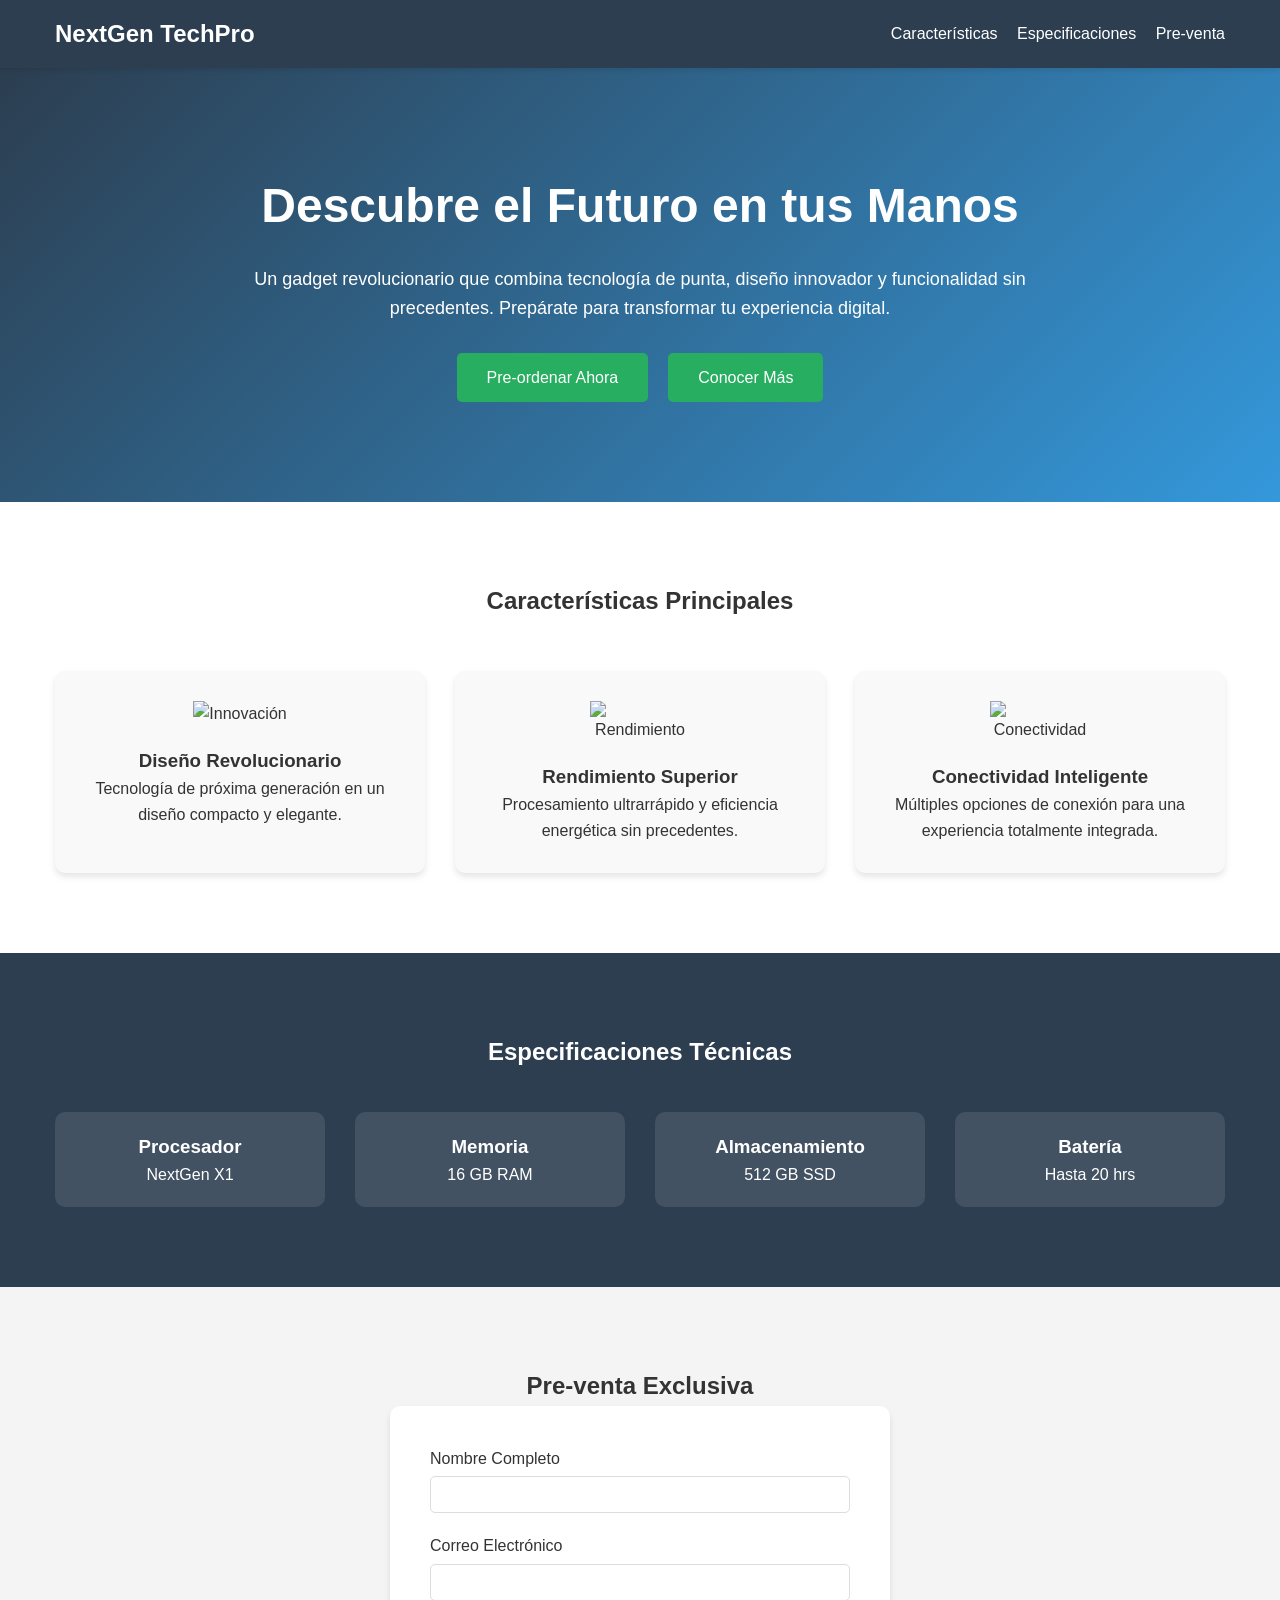
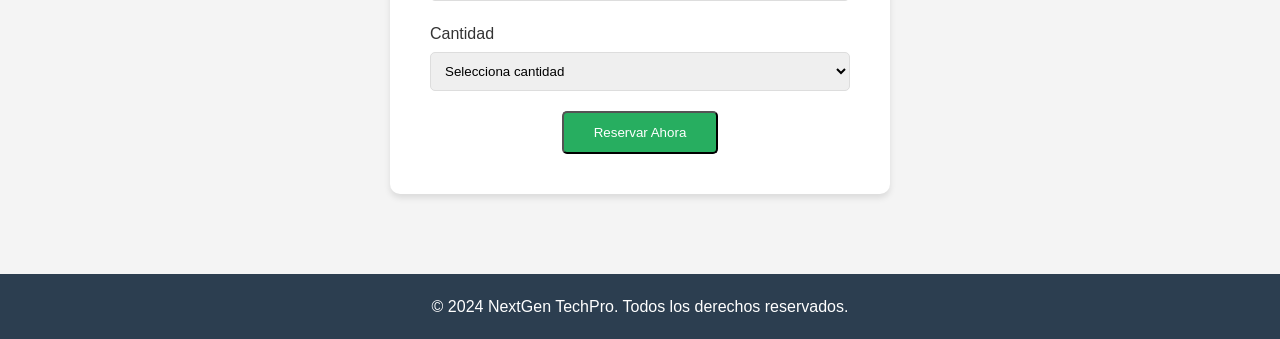
==== index.html @ fc600117 "Create index.html" ====
<!DOCTYPE html>
<html lang="es">
<head>
    <meta charset="UTF-8">
    <meta name="viewport" content="width=device-width, initial-scale=1.0">
    <title>NextGen TechPro - Gadget Revolucionario</title>
    <meta name="description" content="Descubre el último gadget tecnológico que transformará tu experiencia digital. Innovación, rendimiento y diseño en un solo dispositivo.">
    <meta name="keywords" content="gadget tecnológico, dispositivo innovador, preventa tecnología, nuevo dispositivo tech">
    <style>
        :root {
            --primary-color: #2c3e50;
            --secondary-color: #3498db;
            --accent-color: #27ae60;
            --background-color: #f4f4f4;
            --text-color: #333;
        }

        * {
            margin: 0;
            padding: 0;
            box-sizing: border-box;
            font-family: 'Arial', sans-serif;
        }

        body {
            background-color: var(--background-color);
            color: var(--text-color);
            line-height: 1.6;
        }

        .container {
            max-width: 1200px;
            margin: 0 auto;
            padding: 0 15px;
        }

        header {
            background-color: var(--primary-color);
            color: white;
            padding: 15px 0;
            position: sticky;
            top: 0;
            z-index: 100;
            box-shadow: 0 2px 5px rgba(0,0,0,0.1);
        }

        .header-content {
            display: flex;
            justify-content: space-between;
            align-items: center;
        }

        .logo {
            font-size: 24px;
            font-weight: bold;
        }

        nav a {
            color: white;
            text-decoration: none;
            margin-left: 15px;
            transition: color 0.3s ease;
        }

        nav a:hover {
            color: var(--accent-color);
        }

        .hero {
            background: linear-gradient(135deg, var(--primary-color), var(--secondary-color));
            color: white;
            text-align: center;
            padding: 100px 0;
            position: relative;
            overflow: hidden;
        }

        .hero-content {
            position: relative;
            z-index: 10;
        }

        .hero h1 {
            font-size: 48px;
            margin-bottom: 20px;
        }

        .hero p {
            max-width: 800px;
            margin: 0 auto 30px;
            font-size: 18px;
        }

        .cta-buttons {
            display: flex;
            justify-content: center;
            gap: 20px;
        }

        .btn {
            display: inline-block;
            padding: 12px 30px;
            background-color: var(--accent-color);
            color: white;
            text-decoration: none;
            border-radius: 5px;
            transition: background-color 0.3s ease;
        }

        .btn:hover {
            background-color: #2ecc71;
        }

        .features {
            padding: 80px 0;
            background-color: white;
        }

        .features-grid {
            display: grid;
            grid-template-columns: repeat(3, 1fr);
            gap: 30px;
        }

        .feature {
            text-align: center;
            padding: 30px;
            background-color: #f9f9f9;
            border-radius: 10px;
            box-shadow: 0 4px 6px rgba(0,0,0,0.1);
            transition: transform 0.3s ease;
        }

        .feature:hover {
            transform: translateY(-10px);
        }

        .feature img {
            max-width: 100px;
            margin-bottom: 20px;
        }

        .tech-specs {
            background-color: var(--primary-color);
            color: white;
            padding: 80px 0;
            text-align: center;
        }

        .specs-grid {
            display: grid;
            grid-template-columns: repeat(4, 1fr);
            gap: 30px;
            margin-top: 40px;
        }

        .spec {
            background-color: rgba(255,255,255,0.1);
            padding: 20px;
            border-radius: 10px;
        }

        .pre-order {
            background-color: #f4f4f4;
            padding: 80px 0;
            text-align: center;
        }

        .pre-order-form {
            max-width: 500px;
            margin: 0 auto;
            background-color: white;
            padding: 40px;
            border-radius: 10px;
            box-shadow: 0 4px 6px rgba(0,0,0,0.1);
        }

        .form-group {
            margin-bottom: 20px;
            text-align: left;
        }

        .form-group label {
            display: block;
            margin-bottom: 5px;
        }

        .form-group input,
        .form-group select {
            width: 100%;
            padding: 10px;
            border: 1px solid #ddd;
            border-radius: 5px;
        }

        footer {
            background-color: var(--primary-color);
            color: white;
            text-align: center;
            padding: 20px 0;
        }

        @media (max-width: 768px) {
            .features-grid,
            .specs-grid {
                grid-template-columns: 1fr;
            }

            .hero h1 {
                font-size: 32px;
            }

            .cta-buttons {
                flex-direction: column;
            }
        }
    </style>
</head>
<body>
    <header>
        <div class="container header-content">
            <div class="logo">NextGen TechPro</div>
            <nav>
                <a href="#caracteristicas">Características</a>
                <a href="#especificaciones">Especificaciones</a>
                <a href="#preventa">Pre-venta</a>
            </nav>
        </div>
    </header>

    <main>
        <section class="hero">
            <div class="container hero-content">
                <h1>Descubre el Futuro en tus Manos</h1>
                <p>Un gadget revolucionario que combina tecnología de punta, diseño innovador y funcionalidad sin precedentes. Prepárate para transformar tu experiencia digital.</p>
                <div class="cta-buttons">
                    <a href="#preventa" class="btn">Pre-ordenar Ahora</a>
                    <a href="#caracteristicas" class="btn">Conocer Más</a>
                </div>
            </div>
        </section>

        <section id="caracteristicas" class="features">
            <div class="container">
                <h2 style="text-align: center; margin-bottom: 50px;">Características Principales</h2>
                <div class="features-grid">
                    <div class="feature">
                        <img src="/api/placeholder/100/100" alt="Innovación">
                        <h3>Diseño Revolucionario</h3>
                        <p>Tecnología de próxima generación en un diseño compacto y elegante.</p>
                    </div>
                    <div class="feature">
                        <img src="/api/placeholder/100/100" alt="Rendimiento">
                        <h3>Rendimiento Superior</h3>
                        <p>Procesamiento ultrarrápido y eficiencia energética sin precedentes.</p>
                    </div>
                    <div class="feature">
                        <img src="/api/placeholder/100/100" alt="Conectividad">
                        <h3>Conectividad Inteligente</h3>
                        <p>Múltiples opciones de conexión para una experiencia totalmente integrada.</p>
                    </div>
                </div>
            </div>
        </section>

        <section id="especificaciones" class="tech-specs">
            <div class="container">
                <h2>Especificaciones Técnicas</h2>
                <div class="specs-grid">
                    <div class="spec">
                        <h3>Procesador</h3>
                        <p>NextGen X1</p>
                    </div>
                    <div class="spec">
                        <h3>Memoria</h3>
                        <p>16 GB RAM</p>
                    </div>
                    <div class="spec">
                        <h3>Almacenamiento</h3>
                        <p>512 GB SSD</p>
                    </div>
                    <div class="spec">
                        <h3>Batería</h3>
                        <p>Hasta 20 hrs</p>
                    </div>
                </div>
            </div>
        </section>

        <section id="preventa" class="pre-order">
            <div class="container">
                <h2>Pre-venta Exclusiva</h2>
                <div class="pre-order-form">
                    <form id="preOrderForm">
                        <div class="form-group">
                            <label for="name">Nombre Completo</label>
                            <input type="text" id="name" required>
                        </div>
                        <div class="form-group">
                            <label for="email">Correo Electrónico</label>
                            <input type="email" id="email" required>
                        </div>
                        <div class="form-group">
                            <label for="quantity">Cantidad</label>
                            <select id="quantity" required>
                                <option value="">Selecciona cantidad</option>
                                <option value="1">1</option>
                                <option value="2">2</option>
                                <option value="3">3</option>
                            </select>
                        </div>
                        <button type="submit" class="btn">Reservar Ahora</button>
                    </form>
                </div>
            </div>
        </section>
    </main>

    <footer>
        <div class="container">
            <p>&copy; 2024 NextGen TechPro. Todos los derechos reservados.</p>
        </div>
    </footer>

    <script>
        document.getElementById('preOrderForm').addEventListener('submit', function(e) {
            e.preventDefault();
            const name = document.getElementById('name').value;
            const email = document.getElementById('email').value;
            const quantity = document.getElementById('quantity').value;
            
            alert(`¡Reserva confirmada!\n\nNombre: ${name}\nCorreo: ${email}\nCantidad: ${quantity}`);
        });

        // Smooth scrolling
        document.querySelectorAll('a[href^="#"]').forEach(anchor => {
            anchor.addEventListener('click', function (e) {
                e.preventDefault();
                document.querySelector(this.getAttribute('href')).scrollIntoView({
                    behavior: 'smooth'
                });
            });
        });
    </script>
</body>
</html>
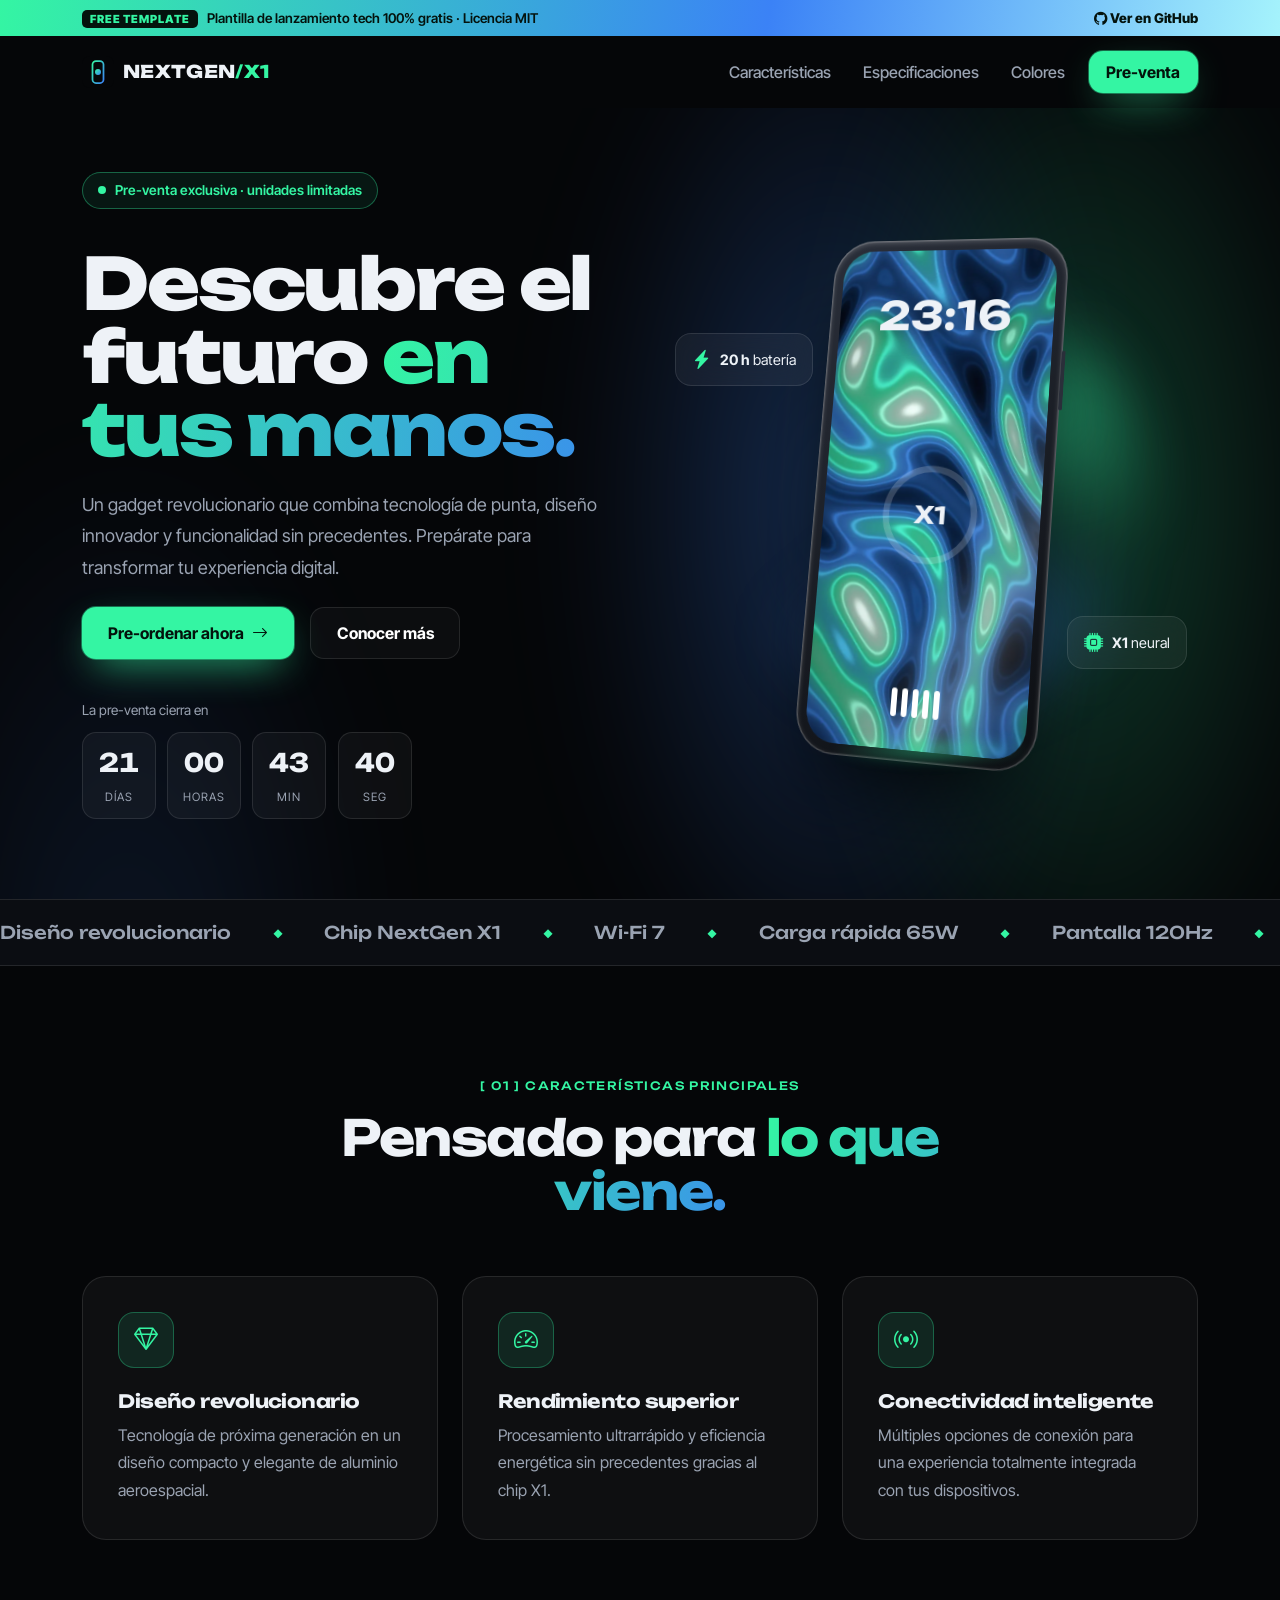
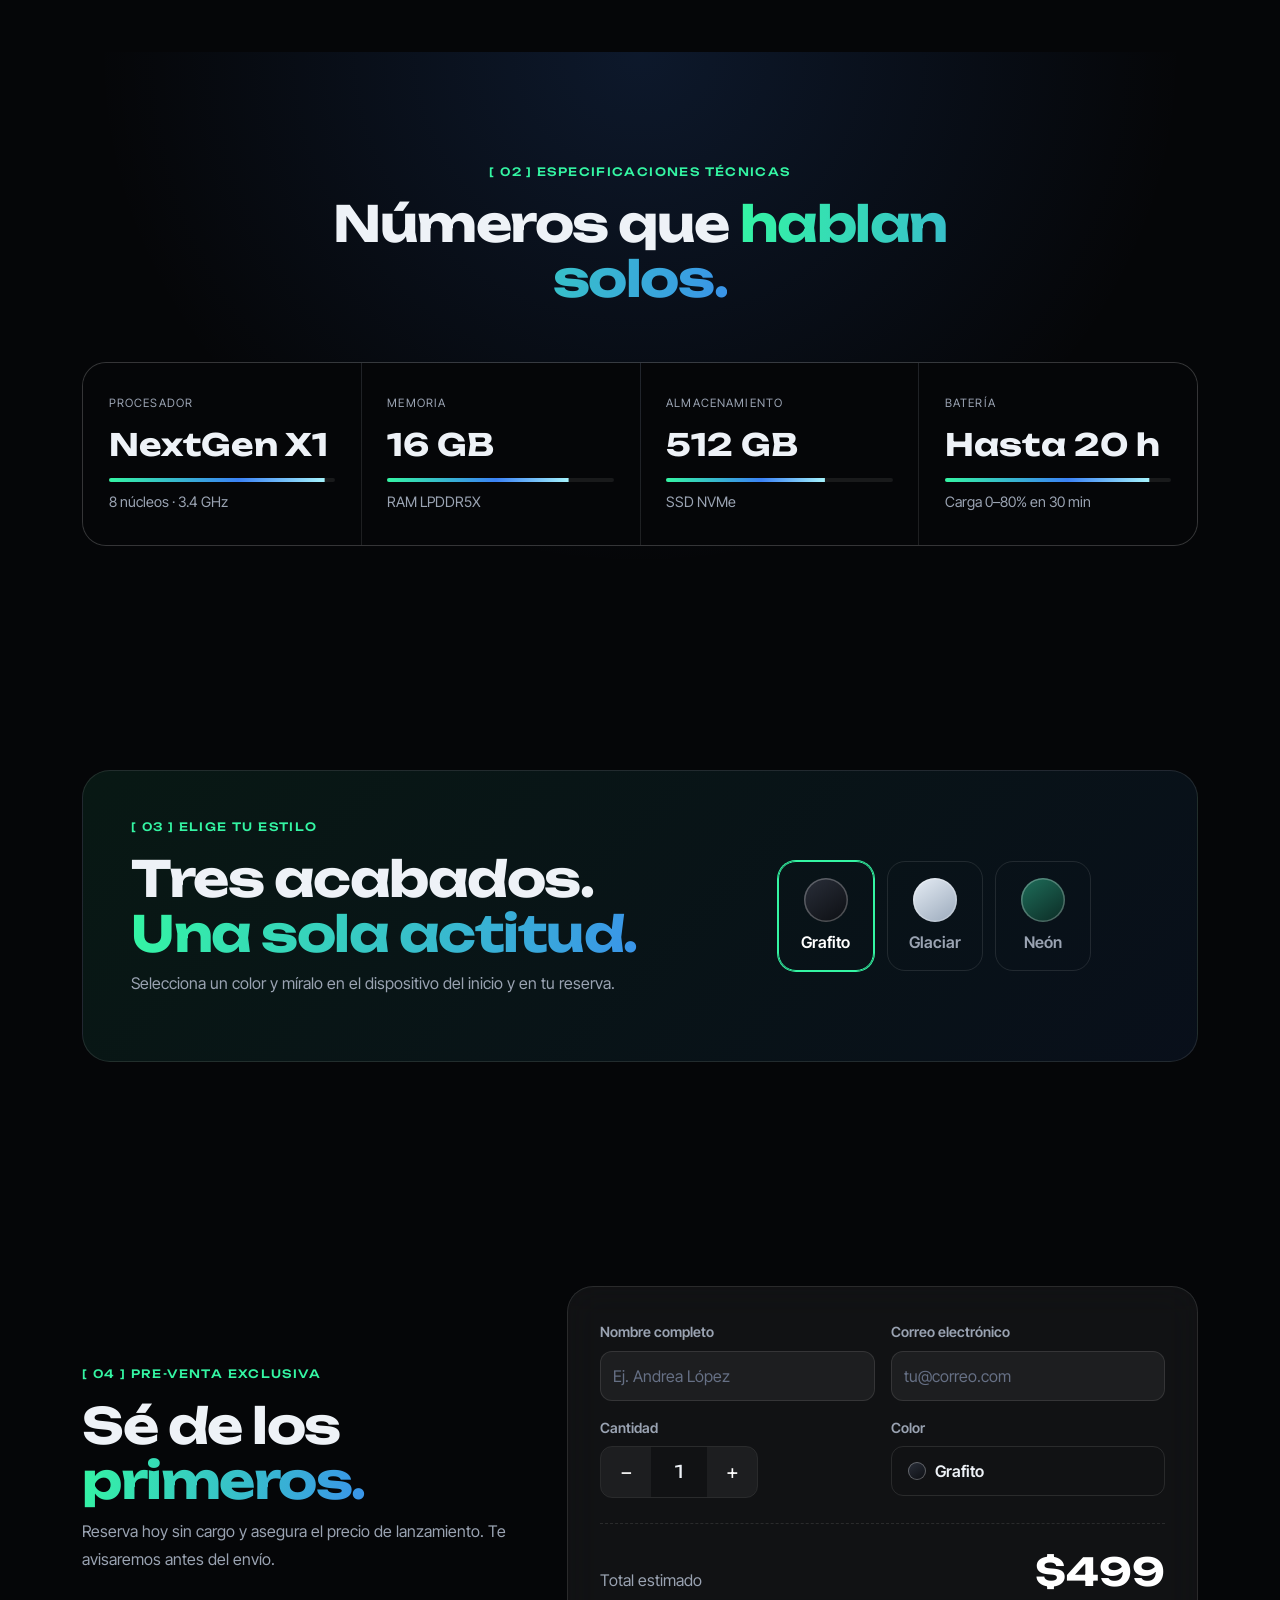
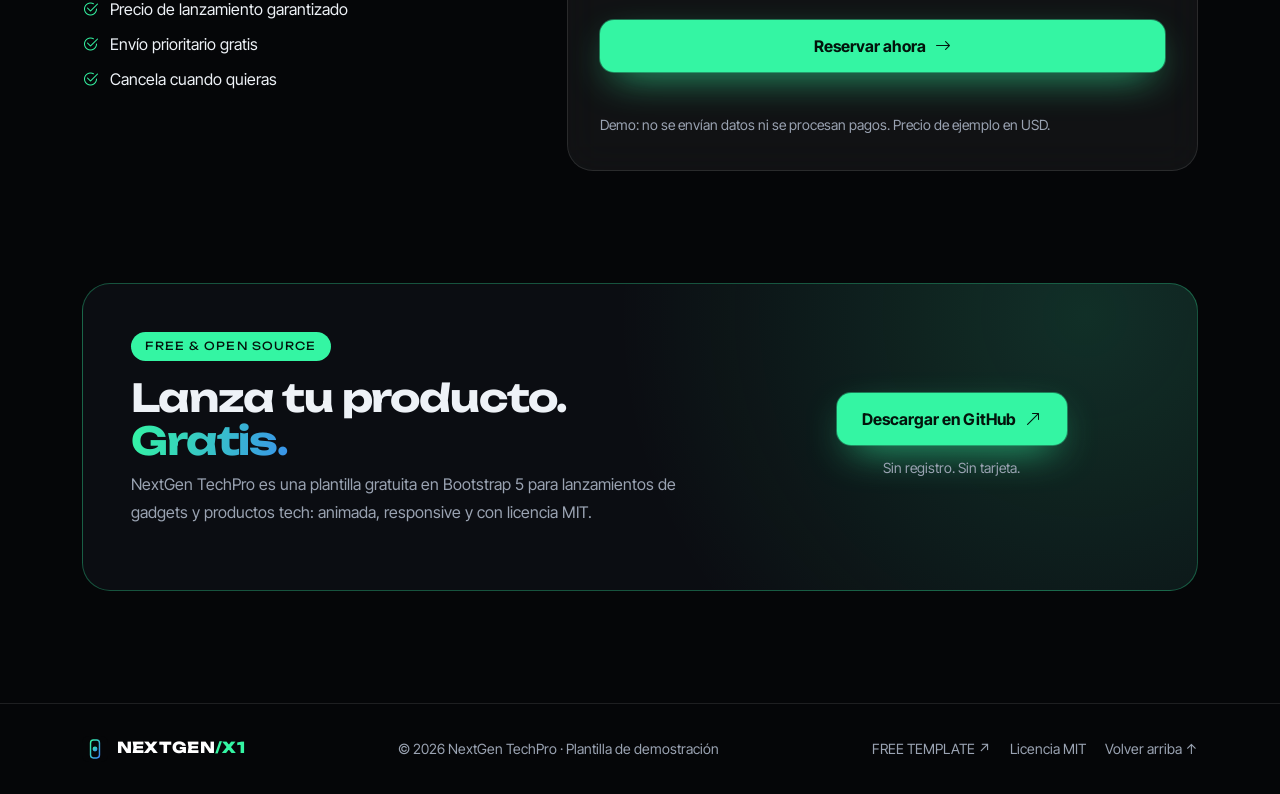
==== commit 4bf0a32c: "Redesign NextGen TechPro product-launch free template - Bootstrap 5 static rebuild with FREE TEMPLAT" ====
--- a/index.html
+++ b/index.html
@@ -1,346 +1,215 @@
 <!DOCTYPE html>
 <html lang="es">
 <head>
-    <meta charset="UTF-8">
-    <meta name="viewport" content="width=device-width, initial-scale=1.0">
-    <title>NextGen TechPro - Gadget Revolucionario</title>
-    <meta name="description" content="Descubre el último gadget tecnológico que transformará tu experiencia digital. Innovación, rendimiento y diseño en un solo dispositivo.">
-    <meta name="keywords" content="gadget tecnológico, dispositivo innovador, preventa tecnología, nuevo dispositivo tech">
-    <style>
-        :root {
-            --primary-color: #2c3e50;
-            --secondary-color: #3498db;
-            --accent-color: #27ae60;
-            --background-color: #f4f4f4;
-            --text-color: #333;
-        }
-
-        * {
-            margin: 0;
-            padding: 0;
-            box-sizing: border-box;
-            font-family: 'Arial', sans-serif;
-        }
-
-        body {
-            background-color: var(--background-color);
-            color: var(--text-color);
-            line-height: 1.6;
-        }
-
-        .container {
-            max-width: 1200px;
-            margin: 0 auto;
-            padding: 0 15px;
-        }
-
-        header {
-            background-color: var(--primary-color);
-            color: white;
-            padding: 15px 0;
-            position: sticky;
-            top: 0;
-            z-index: 100;
-            box-shadow: 0 2px 5px rgba(0,0,0,0.1);
-        }
-
-        .header-content {
-            display: flex;
-            justify-content: space-between;
-            align-items: center;
-        }
-
-        .logo {
-            font-size: 24px;
-            font-weight: bold;
-        }
-
-        nav a {
-            color: white;
-            text-decoration: none;
-            margin-left: 15px;
-            transition: color 0.3s ease;
-        }
-
-        nav a:hover {
-            color: var(--accent-color);
-        }
-
-        .hero {
-            background: linear-gradient(135deg, var(--primary-color), var(--secondary-color));
-            color: white;
-            text-align: center;
-            padding: 100px 0;
-            position: relative;
-            overflow: hidden;
-        }
-
-        .hero-content {
-            position: relative;
-            z-index: 10;
-        }
-
-        .hero h1 {
-            font-size: 48px;
-            margin-bottom: 20px;
-        }
-
-        .hero p {
-            max-width: 800px;
-            margin: 0 auto 30px;
-            font-size: 18px;
-        }
-
-        .cta-buttons {
-            display: flex;
-            justify-content: center;
-            gap: 20px;
-        }
-
-        .btn {
-            display: inline-block;
-            padding: 12px 30px;
-            background-color: var(--accent-color);
-            color: white;
-            text-decoration: none;
-            border-radius: 5px;
-            transition: background-color 0.3s ease;
-        }
-
-        .btn:hover {
-            background-color: #2ecc71;
-        }
-
-        .features {
-            padding: 80px 0;
-            background-color: white;
-        }
-
-        .features-grid {
-            display: grid;
-            grid-template-columns: repeat(3, 1fr);
-            gap: 30px;
-        }
-
-        .feature {
-            text-align: center;
-            padding: 30px;
-            background-color: #f9f9f9;
-            border-radius: 10px;
-            box-shadow: 0 4px 6px rgba(0,0,0,0.1);
-            transition: transform 0.3s ease;
-        }
-
-        .feature:hover {
-            transform: translateY(-10px);
-        }
-
-        .feature img {
-            max-width: 100px;
-            margin-bottom: 20px;
-        }
-
-        .tech-specs {
-            background-color: var(--primary-color);
-            color: white;
-            padding: 80px 0;
-            text-align: center;
-        }
-
-        .specs-grid {
-            display: grid;
-            grid-template-columns: repeat(4, 1fr);
-            gap: 30px;
-            margin-top: 40px;
-        }
-
-        .spec {
-            background-color: rgba(255,255,255,0.1);
-            padding: 20px;
-            border-radius: 10px;
-        }
-
-        .pre-order {
-            background-color: #f4f4f4;
-            padding: 80px 0;
-            text-align: center;
-        }
-
-        .pre-order-form {
-            max-width: 500px;
-            margin: 0 auto;
-            background-color: white;
-            padding: 40px;
-            border-radius: 10px;
-            box-shadow: 0 4px 6px rgba(0,0,0,0.1);
-        }
-
-        .form-group {
-            margin-bottom: 20px;
-            text-align: left;
-        }
-
-        .form-group label {
-            display: block;
-            margin-bottom: 5px;
-        }
-
-        .form-group input,
-        .form-group select {
-            width: 100%;
-            padding: 10px;
-            border: 1px solid #ddd;
-            border-radius: 5px;
-        }
-
-        footer {
-            background-color: var(--primary-color);
-            color: white;
-            text-align: center;
-            padding: 20px 0;
-        }
-
-        @media (max-width: 768px) {
-            .features-grid,
-            .specs-grid {
-                grid-template-columns: 1fr;
-            }
-
-            .hero h1 {
-                font-size: 32px;
-            }
-
-            .cta-buttons {
-                flex-direction: column;
-            }
-        }
-    </style>
+  <meta charset="UTF-8">
+  <meta name="viewport" content="width=device-width, initial-scale=1.0">
+  <title>NextGen TechPro — El futuro en tus manos · Free template</title>
+  <meta name="description" content="Plantilla gratuita en Bootstrap 5 para lanzamientos de producto tech: dispositivo 3D, cuenta regresiva, especificaciones y preventa. Licencia MIT.">
+  <meta name="theme-color" content="#050608">
+  <meta property="og:title" content="NextGen TechPro — Free product launch template">
+  <meta property="og:description" content="Plantilla gratuita en Bootstrap 5 para lanzar un gadget.">
+  <meta property="og:image" content="assets/og-image.jpg">
+  <link rel="icon" href="favicon.svg" type="image/svg+xml">
+  <link rel="preconnect" href="https://fonts.googleapis.com">
+  <link rel="preconnect" href="https://fonts.gstatic.com" crossorigin>
+  <link href="https://fonts.googleapis.com/css2?family=Unbounded:wght@500;700;800&family=Inter+Tight:wght@400;500;600;700&display=swap" rel="stylesheet">
+  <link href="https://cdn.jsdelivr.net/npm/bootstrap@5.3.3/dist/css/bootstrap.min.css" rel="stylesheet">
+  <link href="https://cdn.jsdelivr.net/npm/bootstrap-icons@1.11.3/font/bootstrap-icons.min.css" rel="stylesheet">
+  <link href="styles.css" rel="stylesheet">
 </head>
-<body>
-    <header>
-        <div class="container header-content">
-            <div class="logo">NextGen TechPro</div>
-            <nav>
-                <a href="#caracteristicas">Características</a>
-                <a href="#especificaciones">Especificaciones</a>
-                <a href="#preventa">Pre-venta</a>
-            </nav>
-        </div>
-    </header>
-
-    <main>
-        <section class="hero">
-            <div class="container hero-content">
-                <h1>Descubre el Futuro en tus Manos</h1>
-                <p>Un gadget revolucionario que combina tecnología de punta, diseño innovador y funcionalidad sin precedentes. Prepárate para transformar tu experiencia digital.</p>
-                <div class="cta-buttons">
-                    <a href="#preventa" class="btn">Pre-ordenar Ahora</a>
-                    <a href="#caracteristicas" class="btn">Conocer Más</a>
+<body id="top">
+  <a class="skip" href="#main">Saltar al contenido</a>
+  <div class="cursor-glow" aria-hidden="true"></div>
+
+  <div class="free-bar">
+    <div class="container">
+      <span><b>FREE TEMPLATE</b> Plantilla de lanzamiento tech 100% gratis <span class="license">· Licencia MIT</span></span>
+      <a href="https://github.com/EduGuate/nextgentechpro" target="_blank" rel="noopener noreferrer"><i class="bi bi-github"></i> Ver en GitHub</a>
+    </div>
+  </div>
+
+  <header class="site-nav">
+    <nav class="navbar navbar-expand-lg" data-bs-theme="dark" aria-label="Principal">
+      <div class="container">
+        <a class="brand" href="#top"><img src="favicon.svg" alt="" width="32" height="32"> <b>NEXTGEN<span>/X1</span></b></a>
+        <button class="navbar-toggler" type="button" data-bs-toggle="collapse" data-bs-target="#menu" aria-controls="menu" aria-expanded="false" aria-label="Abrir menú"><span class="navbar-toggler-icon"></span></button>
+        <div class="collapse navbar-collapse" id="menu">
+          <ul class="navbar-nav ms-auto align-items-lg-center gap-lg-3">
+            <li class="nav-item"><a class="nav-link" href="#features">Características</a></li>
+            <li class="nav-item"><a class="nav-link" href="#specs">Especificaciones</a></li>
+            <li class="nav-item"><a class="nav-link" href="#colors">Colores</a></li>
+            <li class="nav-item"><a class="btn-neon btn-sm-neon" href="#preorder">Pre-venta</a></li>
+          </ul>
+        </div>
+      </div>
+    </nav>
+  </header>
+
+  <main id="main">
+    <!-- HERO -->
+    <section class="hero">
+      <div class="beams" aria-hidden="true"><i></i><i></i><i></i></div>
+      <div class="container">
+        <div class="row align-items-center g-4 g-lg-5">
+          <div class="col-lg-6 hero-copy">
+            <p class="chip"><span class="dot"></span> Pre-venta exclusiva · unidades limitadas</p>
+            <h1>Descubre el futuro <span class="grad">en tus manos.</span></h1>
+            <p class="lead-text">Un gadget revolucionario que combina tecnología de punta, diseño innovador y funcionalidad sin precedentes. Prepárate para transformar tu experiencia digital.</p>
+            <div class="d-flex flex-wrap gap-3 mt-4">
+              <a class="btn-neon" href="#preorder">Pre-ordenar ahora <i class="bi bi-arrow-right"></i></a>
+              <a class="btn-line" href="#features">Conocer más</a>
+            </div>
+            <div class="countdown" aria-label="Tiempo restante de la pre-venta">
+              <span class="cd-label">La pre-venta cierra en</span>
+              <div class="cd-grid" id="countdown">
+                <div><b data-unit="d">00</b><small>días</small></div>
+                <div><b data-unit="h">00</b><small>horas</small></div>
+                <div><b data-unit="m">00</b><small>min</small></div>
+                <div><b data-unit="s">00</b><small>seg</small></div>
+              </div>
+            </div>
+          </div>
+          <div class="col-lg-6">
+            <div class="stage" id="stage">
+              <div class="halo" aria-hidden="true"></div>
+              <div class="device" id="device" role="img" aria-label="Dispositivo NextGen X1 con pantalla encendida">
+                <div class="device-screen">
+                  <img src="assets/screen.webp" alt="" width="540" height="1140">
+                  <div class="ui">
+                    <span class="ui-time" id="ui-time">09:41</span>
+                    <div class="ui-ring"><svg viewBox="0 0 100 100"><circle cx="50" cy="50" r="42"/><circle class="prog" cx="50" cy="50" r="42"/></svg><b>X1</b></div>
+                    <div class="ui-bars"><i></i><i></i><i></i><i></i><i></i></div>
+                  </div>
+                  <div class="glare"></div>
                 </div>
+                <span class="btn-side" aria-hidden="true"></span>
+              </div>
+              <div class="floor-shadow" aria-hidden="true"></div>
+              <div class="float-card fc1 glass"><i class="bi bi-lightning-charge-fill"></i><span><b>20 h</b> batería</span></div>
+              <div class="float-card fc2 glass"><i class="bi bi-cpu-fill"></i><span><b>X1</b> neural</span></div>
             </div>
-        </section>
-
-        <section id="caracteristicas" class="features">
-            <div class="container">
-                <h2 style="text-align: center; margin-bottom: 50px;">Características Principales</h2>
-                <div class="features-grid">
-                    <div class="feature">
-                        <img src="/api/placeholder/100/100" alt="Innovación">
-                        <h3>Diseño Revolucionario</h3>
-                        <p>Tecnología de próxima generación en un diseño compacto y elegante.</p>
-                    </div>
-                    <div class="feature">
-                        <img src="/api/placeholder/100/100" alt="Rendimiento">
-                        <h3>Rendimiento Superior</h3>
-                        <p>Procesamiento ultrarrápido y eficiencia energética sin precedentes.</p>
-                    </div>
-                    <div class="feature">
-                        <img src="/api/placeholder/100/100" alt="Conectividad">
-                        <h3>Conectividad Inteligente</h3>
-                        <p>Múltiples opciones de conexión para una experiencia totalmente integrada.</p>
-                    </div>
+          </div>
+        </div>
+      </div>
+    </section>
+
+    <div class="marquee" aria-hidden="true">
+      <div class="marquee-track">
+        <span>Diseño revolucionario</span><span>Chip NextGen X1</span><span>Wi-Fi 7</span><span>Carga rápida 65W</span><span>Pantalla 120Hz</span><span>Diseño revolucionario</span><span>Chip NextGen X1</span><span>Wi-Fi 7</span><span>Carga rápida 65W</span><span>Pantalla 120Hz</span>
+      </div>
+    </div>
+
+    <!-- FEATURES -->
+    <section id="features" class="section">
+      <div class="container">
+        <div class="section-head reveal">
+          <p class="eyebrow">[ 01 ] Características principales</p>
+          <h2>Pensado para <span class="grad">lo que viene.</span></h2>
+        </div>
+        <div class="row g-4">
+          <div class="col-md-4 reveal"><article class="feature spot"><span class="f-icon"><i class="bi bi-gem"></i></span><h3>Diseño revolucionario</h3><p>Tecnología de próxima generación en un diseño compacto y elegante de aluminio aeroespacial.</p></article></div>
+          <div class="col-md-4 reveal"><article class="feature spot"><span class="f-icon"><i class="bi bi-speedometer2"></i></span><h3>Rendimiento superior</h3><p>Procesamiento ultrarrápido y eficiencia energética sin precedentes gracias al chip X1.</p></article></div>
+          <div class="col-md-4 reveal"><article class="feature spot"><span class="f-icon"><i class="bi bi-broadcast"></i></span><h3>Conectividad inteligente</h3><p>Múltiples opciones de conexión para una experiencia totalmente integrada con tus dispositivos.</p></article></div>
+        </div>
+      </div>
+    </section>
+
+    <!-- SPECS -->
+    <section id="specs" class="section specs">
+      <div class="container">
+        <div class="section-head reveal">
+          <p class="eyebrow">[ 02 ] Especificaciones técnicas</p>
+          <h2>Números que <span class="grad">hablan solos.</span></h2>
+        </div>
+        <div class="spec-grid">
+          <div class="spec reveal"><small>Procesador</small><strong>NextGen X1</strong><span class="meter"><i style="--v:.95"></i></span><em>8 núcleos · 3.4 GHz</em></div>
+          <div class="spec reveal"><small>Memoria</small><strong><span data-count="16">0</span> GB</strong><span class="meter"><i style="--v:.8"></i></span><em>RAM LPDDR5X</em></div>
+          <div class="spec reveal"><small>Almacenamiento</small><strong><span data-count="512">0</span> GB</strong><span class="meter"><i style="--v:.7"></i></span><em>SSD NVMe</em></div>
+          <div class="spec reveal"><small>Batería</small><strong>Hasta <span data-count="20">0</span> h</strong><span class="meter"><i style="--v:.9"></i></span><em>Carga 0–80% en 30 min</em></div>
+        </div>
+      </div>
+    </section>
+
+    <!-- COLORS -->
+    <section id="colors" class="section">
+      <div class="container">
+        <div class="colors-card reveal">
+          <div>
+            <p class="eyebrow">[ 03 ] Elige tu estilo</p>
+            <h2>Tres acabados. <span class="grad">Una sola actitud.</span></h2>
+            <p class="muted">Selecciona un color y míralo en el dispositivo del inicio y en tu reserva.</p>
+          </div>
+          <div class="swatches" role="radiogroup" aria-label="Color del dispositivo">
+            <button class="swatch active" role="radio" aria-checked="true" data-color="grafito" style="--c1:#2a2f3a;--c2:#0c0e12"><span></span>Grafito</button>
+            <button class="swatch" role="radio" aria-checked="false" data-color="glaciar" style="--c1:#e6edf5;--c2:#9aa9bb"><span></span>Glaciar</button>
+            <button class="swatch" role="radio" aria-checked="false" data-color="neón" style="--c1:#1f6f5b;--c2:#0b2a24"><span></span>Neón</button>
+          </div>
+        </div>
+      </div>
+    </section>
+
+    <!-- PREORDER -->
+    <section id="preorder" class="section">
+      <div class="container">
+        <div class="row g-4 g-lg-5 align-items-center">
+          <div class="col-lg-5 reveal">
+            <p class="eyebrow">[ 04 ] Pre-venta exclusiva</p>
+            <h2>Sé de los <span class="grad">primeros.</span></h2>
+            <p class="muted">Reserva hoy sin cargo y asegura el precio de lanzamiento. Te avisaremos antes del envío.</p>
+            <ul class="perks">
+              <li><i class="bi bi-check2-circle"></i> Precio de lanzamiento garantizado</li>
+              <li><i class="bi bi-check2-circle"></i> Envío prioritario gratis</li>
+              <li><i class="bi bi-check2-circle"></i> Cancela cuando quieras</li>
+            </ul>
+          </div>
+          <div class="col-lg-7 reveal">
+            <form id="preOrderForm" class="order glass" novalidate>
+              <div class="row g-3">
+                <div class="col-sm-6"><label for="name" class="form-label">Nombre completo</label><input id="name" class="form-control" autocomplete="name" required maxlength="80" placeholder="Ej. Andrea López"></div>
+                <div class="col-sm-6"><label for="email" class="form-label">Correo electrónico</label><input id="email" type="email" class="form-control" autocomplete="email" required maxlength="120" placeholder="tu@correo.com"></div>
+                <div class="col-sm-6">
+                  <span class="form-label d-block" id="qty-label">Cantidad</span>
+                  <div class="stepper" role="group" aria-labelledby="qty-label"><button type="button" data-step="-1" aria-label="Menos">−</button><output id="qty">1</output><button type="button" data-step="1" aria-label="Más">+</button></div>
                 </div>
-            </div>
-        </section>
-
-        <section id="especificaciones" class="tech-specs">
-            <div class="container">
-                <h2>Especificaciones Técnicas</h2>
-                <div class="specs-grid">
-                    <div class="spec">
-                        <h3>Procesador</h3>
-                        <p>NextGen X1</p>
-                    </div>
-                    <div class="spec">
-                        <h3>Memoria</h3>
-                        <p>16 GB RAM</p>
-                    </div>
-                    <div class="spec">
-                        <h3>Almacenamiento</h3>
-                        <p>512 GB SSD</p>
-                    </div>
-                    <div class="spec">
-                        <h3>Batería</h3>
-                        <p>Hasta 20 hrs</p>
-                    </div>
-                </div>
-            </div>
-        </section>
-
-        <section id="preventa" class="pre-order">
-            <div class="container">
-                <h2>Pre-venta Exclusiva</h2>
-                <div class="pre-order-form">
-                    <form id="preOrderForm">
-                        <div class="form-group">
-                            <label for="name">Nombre Completo</label>
-                            <input type="text" id="name" required>
-                        </div>
-                        <div class="form-group">
-                            <label for="email">Correo Electrónico</label>
-                            <input type="email" id="email" required>
-                        </div>
-                        <div class="form-group">
-                            <label for="quantity">Cantidad</label>
-                            <select id="quantity" required>
-                                <option value="">Selecciona cantidad</option>
-                                <option value="1">1</option>
-                                <option value="2">2</option>
-                                <option value="3">3</option>
-                            </select>
-                        </div>
-                        <button type="submit" class="btn">Reservar Ahora</button>
-                    </form>
-                </div>
-            </div>
-        </section>
-    </main>
-
-    <footer>
-        <div class="container">
-            <p>&copy; 2024 NextGen TechPro. Todos los derechos reservados.</p>
-        </div>
-    </footer>
-
-    <script>
-        document.getElementById('preOrderForm').addEventListener('submit', function(e) {
-            e.preventDefault();
-            const name = document.getElementById('name').value;
-            const email = document.getElementById('email').value;
-            const quantity = document.getElementById('quantity').value;
-            
-            alert(`¡Reserva confirmada!\n\nNombre: ${name}\nCorreo: ${email}\nCantidad: ${quantity}`);
-        });
-
-        // Smooth scrolling
-        document.querySelectorAll('a[href^="#"]').forEach(anchor => {
-            anchor.addEventListener('click', function (e) {
-                e.preventDefault();
-                document.querySelector(this.getAttribute('href')).scrollIntoView({
-                    behavior: 'smooth'
-                });
-            });
-        });
-    </script>
+                <div class="col-sm-6"><span class="form-label d-block">Color</span><div class="chosen" id="chosen-color">Grafito</div></div>
+              </div>
+              <div class="order-total"><span>Total estimado</span><strong>$<span id="order-total">499</span></strong></div>
+              <button class="btn-neon w-100" type="submit">Reservar ahora <i class="bi bi-arrow-right"></i></button>
+              <p class="form-status" id="form-status" role="status"></p>
+              <small class="muted">Demo: no se envían datos ni se procesan pagos. Precio de ejemplo en USD.</small>
+            </form>
+          </div>
+        </div>
+      </div>
+    </section>
+
+    <!-- FREE TEMPLATE -->
+    <section id="template" class="section pt-0">
+      <div class="container">
+        <div class="opensource reveal">
+          <div>
+            <span class="free-pill">FREE &amp; OPEN SOURCE</span>
+            <h2>Lanza tu producto. <span class="grad">Gratis.</span></h2>
+            <p class="muted">NextGen TechPro es una plantilla gratuita en Bootstrap 5 para lanzamientos de gadgets y productos tech: animada, responsive y con licencia MIT.</p>
+          </div>
+          <div class="os-actions">
+            <a class="btn-neon" href="https://github.com/EduGuate/nextgentechpro" target="_blank" rel="noopener noreferrer">Descargar en GitHub <i class="bi bi-arrow-up-right"></i></a>
+            <small class="muted">Sin registro. Sin tarjeta.</small>
+          </div>
+        </div>
+      </div>
+    </section>
+  </main>
+
+  <footer class="footer">
+    <div class="container footer-inner">
+      <a class="brand" href="#top"><img src="favicon.svg" alt="" width="26" height="26"> <b>NEXTGEN<span>/X1</span></b></a>
+      <span>© <span id="year"></span> NextGen TechPro · Plantilla de demostración</span>
+      <span class="footer-links"><a href="#template">FREE TEMPLATE ↗</a><a href="LICENSE">Licencia MIT</a><a href="#top">Volver arriba ↑</a></span>
+    </div>
+  </footer>
+
+  <script src="https://cdn.jsdelivr.net/npm/bootstrap@5.3.3/dist/js/bootstrap.bundle.min.js" defer></script>
+  <script src="app.js" defer></script>
 </body>
 </html>
--- a/styles.css
+++ b/styles.css
@@ -0,0 +1,207 @@
+:root {
+  --bg: #050608; --bg-2: #0b0d12; --card: rgba(255, 255, 255, .04); --line: rgba(255, 255, 255, .1);
+  --text: #eef2f7; --muted: #9aa3b2; --mint: #34f5a3; --blue: #3b82f6; --ice: #a5f3fc;
+  --grad: linear-gradient(100deg, #34f5a3, #3b82f6 60%, #a5f3fc);
+  --c1: #2a2f3a; --c2: #0c0e12;
+  --display: 'Unbounded', system-ui, sans-serif; --body: 'Inter Tight', system-ui, sans-serif;
+}
+* { box-sizing: border-box; }
+html { scroll-behavior: smooth; scroll-padding-top: 90px; }
+body { background: var(--bg); color: var(--text); font-family: var(--body); overflow-x: hidden; }
+a { color: inherit; text-decoration: none; }
+h1, h2, h3 { font-family: var(--display); letter-spacing: -.03em; font-weight: 700; }
+h2 { font-size: clamp(1.9rem, 4vw, 3.1rem); line-height: 1.1; }
+.grad { background: var(--grad); background-size: 200% auto; -webkit-background-clip: text; background-clip: text; color: transparent; animation: shine 7s linear infinite; }
+@keyframes shine { to { background-position: 200% center; } }
+:focus-visible { outline: 2px solid var(--mint); outline-offset: 3px; border-radius: 6px; }
+.skip { position: absolute; left: -999px; top: 8px; z-index: 2000; background: var(--mint); color: #000; padding: .5rem 1rem; }
+.skip:focus { left: 8px; }
+.eyebrow { font-family: var(--display); font-size: .72rem; letter-spacing: .12em; text-transform: uppercase; color: var(--mint); margin-bottom: 1rem; font-weight: 500; }
+.muted { color: var(--muted); line-height: 1.75; }
+.glass { background: rgba(255, 255, 255, .05); border: 1px solid var(--line); backdrop-filter: blur(18px); -webkit-backdrop-filter: blur(18px); }
+
+.cursor-glow { position: fixed; left: 0; top: 0; width: 500px; height: 500px; margin: -250px 0 0 -250px; border-radius: 50%; pointer-events: none; z-index: 0; background: radial-gradient(circle, rgba(52, 245, 163, .09), transparent 65%); transform: translate3d(var(--x, -600px), var(--y, -600px), 0); transition: transform .25s ease-out; }
+
+.free-bar { background: var(--grad); color: #04130d; font-size: .84rem; font-weight: 600; }
+.free-bar .container { display: flex; justify-content: space-between; align-items: center; gap: 1rem; padding-block: .5rem; }
+.free-bar b { background: #04130d; color: var(--mint); padding: .12rem .5rem; border-radius: 5px; margin-right: .4rem; font-size: .7rem; letter-spacing: .08em; }
+.free-bar a { font-weight: 800; white-space: nowrap; }
+.free-bar a:hover { text-decoration: underline; }
+
+.site-nav { position: sticky; top: 0; z-index: 1030; transition: background .3s, border-color .3s; border-bottom: 1px solid transparent; }
+.site-nav.scrolled { background: rgba(5, 6, 8, .75); backdrop-filter: blur(18px); -webkit-backdrop-filter: blur(18px); border-color: var(--line); }
+.navbar { padding-block: .9rem; }
+.brand { display: inline-flex; align-items: center; gap: .55rem; font-family: var(--display); font-weight: 800; font-size: 1.1rem; letter-spacing: .02em; }
+.brand b { font-weight: 800; }
+.brand b span { color: var(--mint); }
+.nav-link { color: var(--muted) !important; font-weight: 500; }
+.nav-link:hover { color: #fff !important; }
+
+.btn-neon, .btn-line { display: inline-flex; align-items: center; justify-content: center; gap: .55rem; min-height: 52px; padding: .8rem 1.6rem; border-radius: 14px; font-weight: 700; transition: transform .25s, box-shadow .25s, background .25s, border-color .25s; border: 0; }
+.btn-neon { background: var(--mint); color: #03140c; box-shadow: 0 0 0 1px rgba(52, 245, 163, .4), 0 14px 40px -14px rgba(52, 245, 163, .9); }
+.btn-neon:hover { color: #03140c; transform: translateY(-3px); box-shadow: 0 0 0 1px rgba(52, 245, 163, .6), 0 20px 50px -12px rgba(52, 245, 163, 1); }
+.btn-neon i { transition: transform .25s; }
+.btn-neon:hover i { transform: translateX(4px); }
+.btn-sm-neon { min-height: 42px; padding: .5rem 1.1rem; }
+.btn-line { border: 1px solid var(--line); color: #fff; background: rgba(255, 255, 255, .03); }
+.btn-line:hover { color: #fff; border-color: var(--mint); transform: translateY(-3px); }
+
+/* hero */
+.hero { position: relative; padding: 4rem 0 5rem; overflow: hidden; }
+.beams { position: absolute; inset: 0; pointer-events: none; }
+.beams i { position: absolute; top: -20%; width: 40%; height: 140%; filter: blur(60px); opacity: .5; animation: beam 12s ease-in-out infinite alternate; }
+.beams i:nth-child(1) { left: 45%; background: radial-gradient(closest-side, rgba(59, 130, 246, .6), transparent); }
+.beams i:nth-child(2) { left: 65%; background: radial-gradient(closest-side, rgba(52, 245, 163, .45), transparent); animation-delay: -4s; }
+.beams i:nth-child(3) { left: -10%; top: 40%; background: radial-gradient(closest-side, rgba(59, 130, 246, .25), transparent); animation-delay: -8s; }
+@keyframes beam { to { transform: translate(-60px, 40px) scale(1.15); } }
+.hero .container { position: relative; z-index: 2; }
+.chip { display: inline-flex; align-items: center; gap: .55rem; padding: .45rem .95rem; border-radius: 999px; border: 1px solid rgba(52, 245, 163, .35); background: rgba(52, 245, 163, .07); color: var(--mint); font-size: .85rem; font-weight: 600; }
+.dot { width: 8px; height: 8px; border-radius: 50%; background: var(--mint); animation: ping 1.8s infinite; }
+@keyframes ping { 0% { box-shadow: 0 0 0 0 rgba(52, 245, 163, .7); } 70% { box-shadow: 0 0 0 10px rgba(52, 245, 163, 0); } 100% { box-shadow: 0 0 0 0 rgba(52, 245, 163, 0); } }
+.hero h1 { font-size: clamp(2.4rem, 5.6vw, 4.6rem); line-height: 1.02; margin: 1.4rem 0; font-weight: 800; }
+.lead-text { color: var(--muted); font-size: 1.12rem; line-height: 1.75; max-width: 540px; }
+.hero-copy > * { animation: rise .9s cubic-bezier(.2, .8, .2, 1) both; }
+.hero-copy > *:nth-child(2) { animation-delay: .1s; }
+.hero-copy > *:nth-child(3) { animation-delay: .2s; }
+.hero-copy > *:nth-child(4) { animation-delay: .3s; }
+.hero-copy > *:nth-child(5) { animation-delay: .4s; }
+@keyframes rise { from { opacity: 0; transform: translateY(30px); } }
+
+.countdown { margin-top: 2.6rem; }
+.cd-label { display: block; color: var(--muted); font-size: .85rem; margin-bottom: .7rem; }
+.cd-grid { display: flex; gap: .7rem; }
+.cd-grid div { min-width: 74px; text-align: center; padding: .7rem .5rem; border-radius: 14px; border: 1px solid var(--line); background: var(--card); }
+.cd-grid b { display: block; font-family: var(--display); font-size: 1.6rem; font-variant-numeric: tabular-nums; }
+.cd-grid small { color: var(--muted); font-size: .72rem; text-transform: uppercase; letter-spacing: .08em; }
+
+/* device */
+.stage { position: relative; height: 580px; perspective: 1400px; display: grid; place-items: center; }
+.halo { position: absolute; width: 420px; height: 420px; border-radius: 50%; background: conic-gradient(from 0deg, transparent, rgba(52, 245, 163, .45), transparent 30%, rgba(59, 130, 246, .5), transparent 65%); filter: blur(30px); animation: spin 14s linear infinite; }
+@keyframes spin { to { transform: rotate(360deg); } }
+.device { position: relative; width: 250px; aspect-ratio: 9 / 19; border-radius: 42px; padding: 11px; background: linear-gradient(145deg, var(--c1), var(--c2)); box-shadow: inset 0 0 0 1.5px rgba(255, 255, 255, .18), inset 0 2px 6px rgba(255, 255, 255, .25), 0 50px 90px -30px rgba(0, 0, 0, .9); transform: rotateY(-18deg) rotateX(8deg) rotateZ(2deg); transform-style: preserve-3d; animation: hover 6s ease-in-out infinite; transition: background .6s; }
+@keyframes hover { 50% { translate: 0 -16px; } }
+.device-screen { position: relative; width: 100%; height: 100%; border-radius: 32px; overflow: hidden; background: #000; }
+.device-screen img { width: 100%; height: 100%; object-fit: cover; display: block; animation: drift 18s ease-in-out infinite alternate; }
+@keyframes drift { to { transform: scale(1.18) translateY(-4%); } }
+.ui { position: absolute; inset: 0; display: flex; flex-direction: column; align-items: center; justify-content: space-between; padding: 2.4rem 0 2rem; }
+.ui-time { font-family: var(--display); font-size: 2.6rem; font-weight: 700; text-shadow: 0 4px 20px rgba(0, 0, 0, .5); }
+.ui-ring { position: relative; width: 110px; height: 110px; }
+.ui-ring svg { width: 100%; height: 100%; transform: rotate(-90deg); }
+.ui-ring circle { fill: none; stroke: rgba(255, 255, 255, .18); stroke-width: 6; }
+.ui-ring .prog { stroke: var(--mint); stroke-linecap: round; stroke-dasharray: 264; stroke-dashoffset: 264; animation: fill 4s cubic-bezier(.2, .8, .2, 1) infinite; filter: drop-shadow(0 0 6px var(--mint)); }
+@keyframes fill { 60%, 100% { stroke-dashoffset: 40; } }
+.ui-ring b { position: absolute; inset: 0; display: grid; place-items: center; font-family: var(--display); font-size: 1.5rem; }
+.ui-bars { display: flex; align-items: flex-end; gap: 5px; height: 28px; }
+.ui-bars i { width: 6px; height: 100%; border-radius: 3px; background: #fff; transform-origin: bottom; animation: bar .9s ease-in-out infinite alternate; }
+.ui-bars i:nth-child(2) { animation-delay: -.3s; } .ui-bars i:nth-child(3) { animation-delay: -.6s; } .ui-bars i:nth-child(4) { animation-delay: -.15s; } .ui-bars i:nth-child(5) { animation-delay: -.45s; }
+@keyframes bar { from { transform: scaleY(.25); } }
+.glare { position: absolute; inset: 0; background: linear-gradient(115deg, transparent 35%, rgba(255, 255, 255, .22) 45%, transparent 55%); background-size: 250% 100%; animation: glare 5s ease-in-out infinite; pointer-events: none; }
+@keyframes glare { 0%, 20% { background-position: 150% 0; } 60%, 100% { background-position: -50% 0; } }
+.btn-side { position: absolute; right: -3px; top: 22%; width: 4px; height: 60px; border-radius: 3px; background: var(--c1); }
+.floor-shadow { position: absolute; bottom: 20px; width: 200px; height: 30px; border-radius: 50%; background: radial-gradient(closest-side, rgba(52, 245, 163, .45), transparent); filter: blur(6px); animation: shadow 6s ease-in-out infinite; }
+@keyframes shadow { 50% { transform: scale(.8); opacity: .6; } }
+.float-card { position: absolute; display: flex; align-items: center; gap: .6rem; padding: .7rem 1rem; border-radius: 16px; font-size: .9rem; animation: hover 7s ease-in-out infinite; }
+.float-card i { font-size: 1.2rem; color: var(--mint); }
+.fc1 { left: 2%; top: 22%; }
+.fc2 { right: 2%; bottom: 20%; animation-delay: -3s; }
+
+/* marquee */
+.marquee { border-block: 1px solid var(--line); overflow: hidden; padding: 1.2rem 0; background: var(--bg-2); }
+.marquee-track { display: flex; width: max-content; animation: marquee 30s linear infinite; }
+.marquee span { font-family: var(--display); font-size: 1.1rem; font-weight: 500; color: var(--muted); padding-right: 2.6rem; white-space: nowrap; }
+.marquee span::after { content: '◆'; color: var(--mint); margin-left: 2.6rem; font-size: .7rem; vertical-align: middle; }
+@keyframes marquee { to { transform: translateX(-50%); } }
+
+.section { position: relative; padding: 7rem 0; z-index: 1; }
+.section-head { text-align: center; max-width: 760px; margin: 0 auto 3.5rem; }
+
+.feature { position: relative; height: 100%; padding: 2.2rem; border-radius: 24px; background: var(--card); border: 1px solid var(--line); overflow: hidden; transition: border-color .3s, transform .3s; }
+.feature::before { content: ''; position: absolute; inset: 0; opacity: 0; transition: opacity .3s; background: radial-gradient(380px circle at var(--mx, 50%) var(--my, 50%), rgba(52, 245, 163, .16), transparent 60%); pointer-events: none; }
+.feature:hover { border-color: rgba(52, 245, 163, .45); transform: translateY(-6px); }
+.feature:hover::before { opacity: 1; }
+.f-icon { width: 56px; height: 56px; border-radius: 16px; display: grid; place-items: center; font-size: 1.5rem; color: var(--mint); background: rgba(52, 245, 163, .1); border: 1px solid rgba(52, 245, 163, .3); }
+.feature h3 { font-size: 1.15rem; margin: 1.4rem 0 .6rem; }
+.feature p { color: var(--muted); line-height: 1.7; margin: 0; }
+
+.specs { background: radial-gradient(ellipse at 50% 0%, rgba(59, 130, 246, .15), transparent 60%); }
+.spec-grid { display: grid; grid-template-columns: repeat(4, 1fr); gap: 1px; background: var(--line); border: 1px solid var(--line); border-radius: 24px; overflow: hidden; }
+.spec { background: var(--bg); padding: 2rem 1.6rem; display: grid; gap: .6rem; }
+.spec small { color: var(--muted); text-transform: uppercase; letter-spacing: .1em; font-size: .72rem; }
+.spec strong { font-family: var(--display); font-size: clamp(1.4rem, 2.4vw, 2rem); font-weight: 700; }
+.spec em { font-style: normal; color: var(--muted); font-size: .9rem; }
+.meter { height: 4px; border-radius: 4px; background: rgba(255, 255, 255, .08); overflow: hidden; }
+.meter i { display: block; height: 100%; width: 100%; background: var(--grad); transform: scaleX(0); transform-origin: left; transition: transform 1.6s cubic-bezier(.2, .8, .2, 1) .2s; }
+.spec.visible .meter i { transform: scaleX(var(--v)); }
+
+.colors-card { display: grid; grid-template-columns: 1.3fr 1fr; gap: 2rem; align-items: center; padding: 3rem; border-radius: 28px; background: linear-gradient(135deg, rgba(52, 245, 163, .08), rgba(59, 130, 246, .08)); border: 1px solid var(--line); }
+.swatches { display: flex; flex-wrap: wrap; gap: .8rem; justify-content: center; }
+.swatch { display: grid; justify-items: center; gap: .5rem; background: none; border: 1px solid var(--line); border-radius: 18px; padding: 1rem 1.1rem; color: var(--muted); font-weight: 600; min-width: 96px; transition: border-color .3s, color .3s, transform .3s; }
+.swatch span { width: 44px; height: 44px; border-radius: 50%; background: linear-gradient(145deg, var(--c1), var(--c2)); box-shadow: inset 0 0 0 1.5px rgba(255, 255, 255, .25); }
+.swatch:hover { transform: translateY(-3px); }
+.swatch.active { border-color: var(--mint); color: #fff; box-shadow: 0 0 0 1px var(--mint); }
+
+.perks { list-style: none; padding: 0; margin: 1.5rem 0 0; display: grid; gap: .7rem; }
+.perks i { color: var(--mint); margin-right: .5rem; }
+.order { border-radius: 26px; padding: 2rem; }
+.order .form-label { color: var(--muted); font-size: .88rem; font-weight: 600; }
+.order .form-control { background: rgba(255, 255, 255, .05); border: 1px solid var(--line); color: #fff; min-height: 50px; border-radius: 12px; }
+.order .form-control::placeholder { color: #667085; }
+.order .form-control:focus { background: rgba(255, 255, 255, .08); border-color: var(--mint); box-shadow: 0 0 0 3px rgba(52, 245, 163, .2); color: #fff; }
+.order .form-control.is-invalid { border-color: #f87171; }
+.stepper { display: inline-flex; align-items: center; border: 1px solid var(--line); border-radius: 12px; overflow: hidden; min-height: 50px; }
+.stepper button { width: 50px; height: 50px; border: 0; background: rgba(255, 255, 255, .05); color: #fff; font-size: 1.3rem; }
+.stepper button:hover { background: rgba(52, 245, 163, .15); }
+.stepper output { min-width: 56px; text-align: center; font-family: var(--display); font-size: 1.1rem; }
+.chosen { display: flex; align-items: center; gap: .6rem; min-height: 50px; padding: 0 1rem; border: 1px solid var(--line); border-radius: 12px; font-weight: 600; }
+.chosen::before { content: ''; width: 18px; height: 18px; border-radius: 50%; background: linear-gradient(145deg, var(--c1), var(--c2)); box-shadow: inset 0 0 0 1px rgba(255, 255, 255, .3); }
+.order-total { display: flex; justify-content: space-between; align-items: baseline; margin: 1.6rem 0 1.2rem; padding-top: 1.2rem; border-top: 1px dashed var(--line); color: var(--muted); }
+.order-total strong { font-family: var(--display); font-size: 2.4rem; color: #fff; }
+.form-status { min-height: 1.3em; margin: .9rem 0 .3rem; color: var(--mint); font-weight: 600; }
+.form-status.error { color: #f87171; }
+
+.opensource { display: grid; grid-template-columns: 1.5fr 1fr; gap: 2rem; align-items: center; padding: 3rem; border-radius: 28px; border: 1px solid rgba(52, 245, 163, .3); background: radial-gradient(circle at 90% 10%, rgba(52, 245, 163, .15), transparent 45%), var(--bg-2); }
+.free-pill { display: inline-block; font-family: var(--display); font-size: .7rem; letter-spacing: .1em; padding: .4rem .9rem; border-radius: 999px; background: var(--mint); color: #03140c; margin-bottom: 1rem; }
+.opensource h2 { font-size: clamp(1.7rem, 3.2vw, 2.4rem); }
+.os-actions { display: grid; gap: .7rem; justify-items: center; text-align: center; }
+
+.footer { border-top: 1px solid var(--line); padding: 2rem 0; color: var(--muted); font-size: .88rem; position: relative; z-index: 1; }
+.footer-inner { display: flex; flex-wrap: wrap; justify-content: space-between; align-items: center; gap: 1rem; }
+.footer .brand { color: #fff; font-size: .95rem; }
+.footer-links { display: flex; flex-wrap: wrap; gap: 1.2rem; }
+.footer-links a:hover { color: var(--mint); }
+
+.reveal { opacity: 0; transform: translateY(36px); transition: opacity .9s cubic-bezier(.2, .8, .2, 1), transform .9s cubic-bezier(.2, .8, .2, 1); }
+.reveal.visible { opacity: 1; transform: none; }
+
+@media (max-width: 991.98px) {
+  .navbar-collapse { background: var(--bg-2); border: 1px solid var(--line); border-radius: 18px; padding: 1rem; margin-top: .8rem; }
+  .spec-grid { grid-template-columns: repeat(2, 1fr); }
+  .colors-card, .opensource { grid-template-columns: 1fr; }
+  .stage { height: 520px; }
+}
+@media (max-width: 575.98px) {
+  .container { padding-inline: 16px; }
+  .free-bar .license { display: none; }
+  .free-bar .container { font-size: .74rem; }
+  .hero { padding: 3rem 0 3.5rem; }
+  .section { padding: 4.5rem 0; }
+  .cd-grid { gap: .45rem; }
+  .cd-grid div { min-width: 0; flex: 1; }
+  .stage { height: 460px; }
+  .device { width: 200px; }
+  .halo { width: 300px; height: 300px; }
+  .float-card { font-size: .8rem; padding: .55rem .8rem; }
+  .fc1 { top: 4%; left: 0; }
+  .fc2 { right: 0; }
+  .spec-grid { grid-template-columns: 1fr; }
+  .colors-card, .opensource { padding: 2rem 1.3rem; }
+  .order { padding: 1.4rem; }
+  .footer-inner { flex-direction: column; text-align: center; }
+}
+@media (prefers-reduced-motion: reduce) {
+  *, *::before, *::after { animation-duration: .01ms !important; animation-iteration-count: 1 !important; transition-duration: .01ms !important; scroll-behavior: auto !important; }
+  .reveal { opacity: 1; transform: none; }
+  .spec .meter i { transform: scaleX(var(--v)); }
+  .ui-ring .prog { stroke-dashoffset: 40; }
+  .cursor-glow { display: none; }
+}
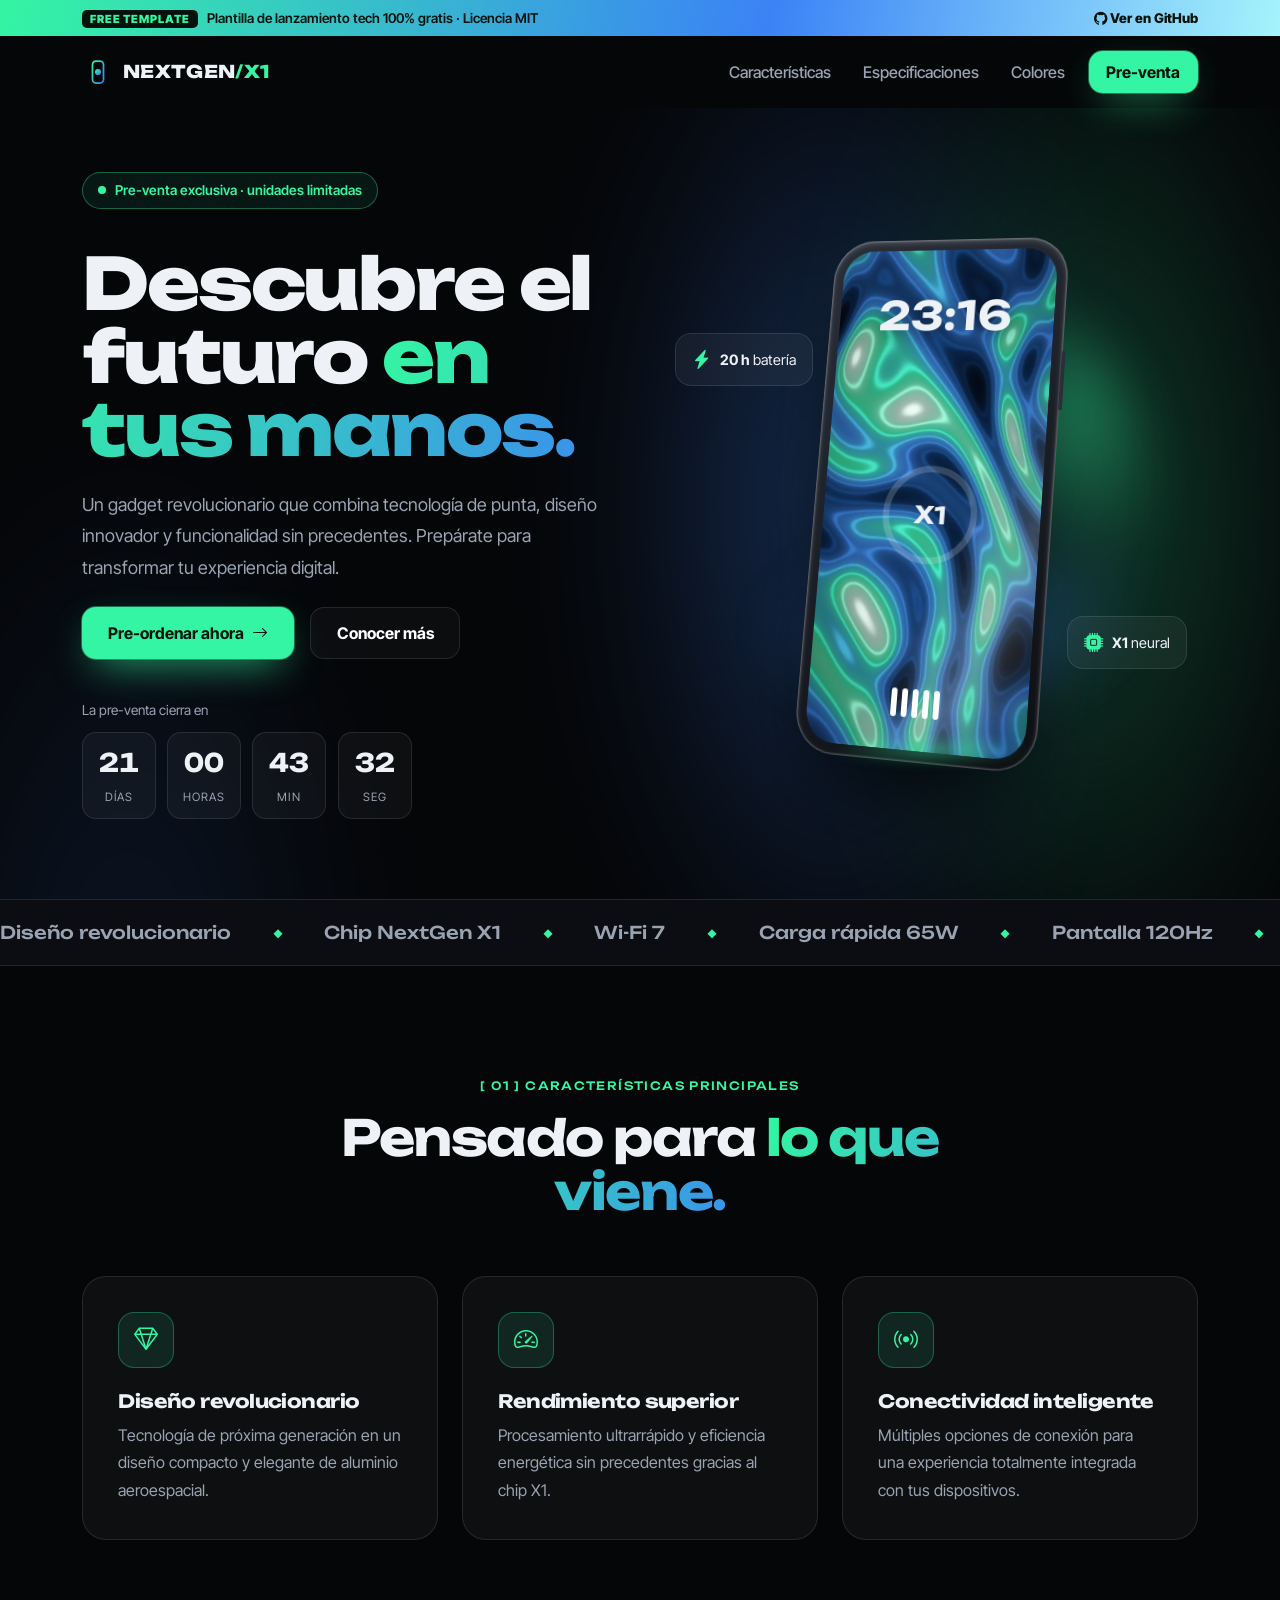
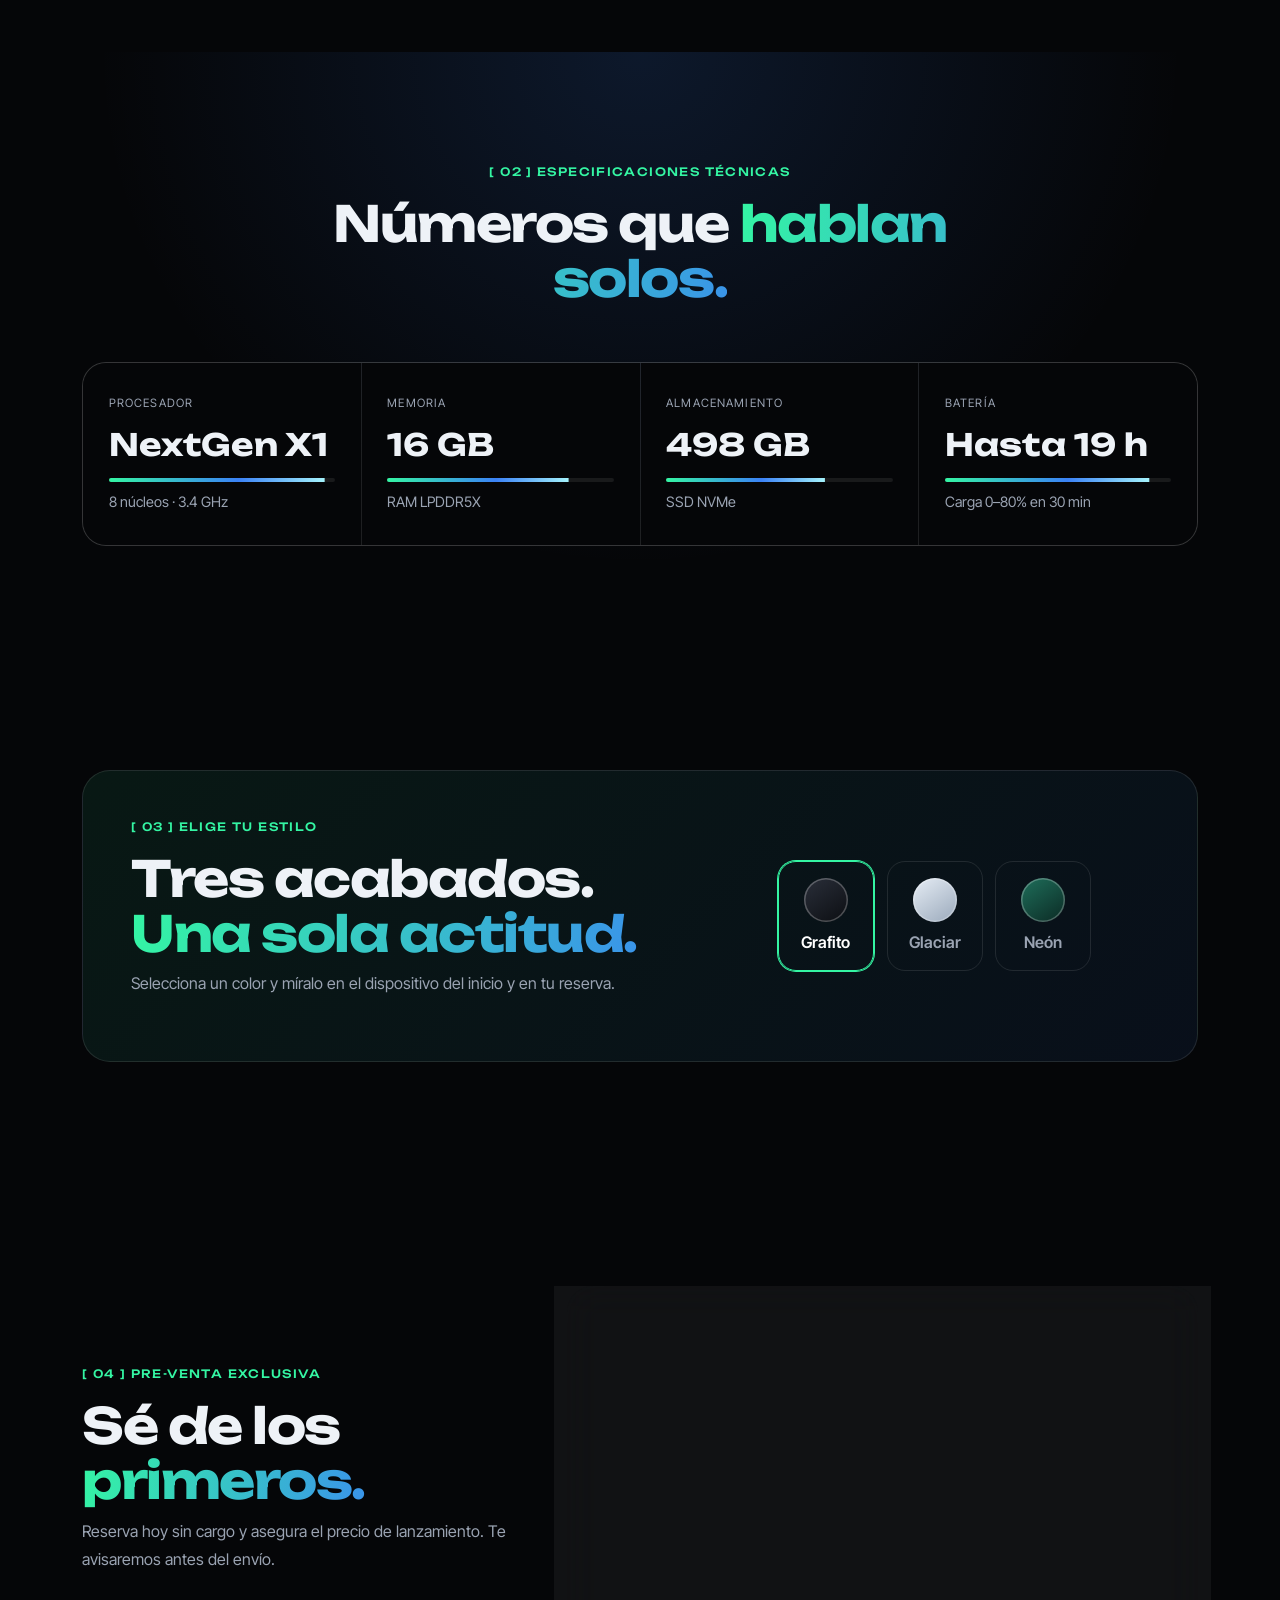
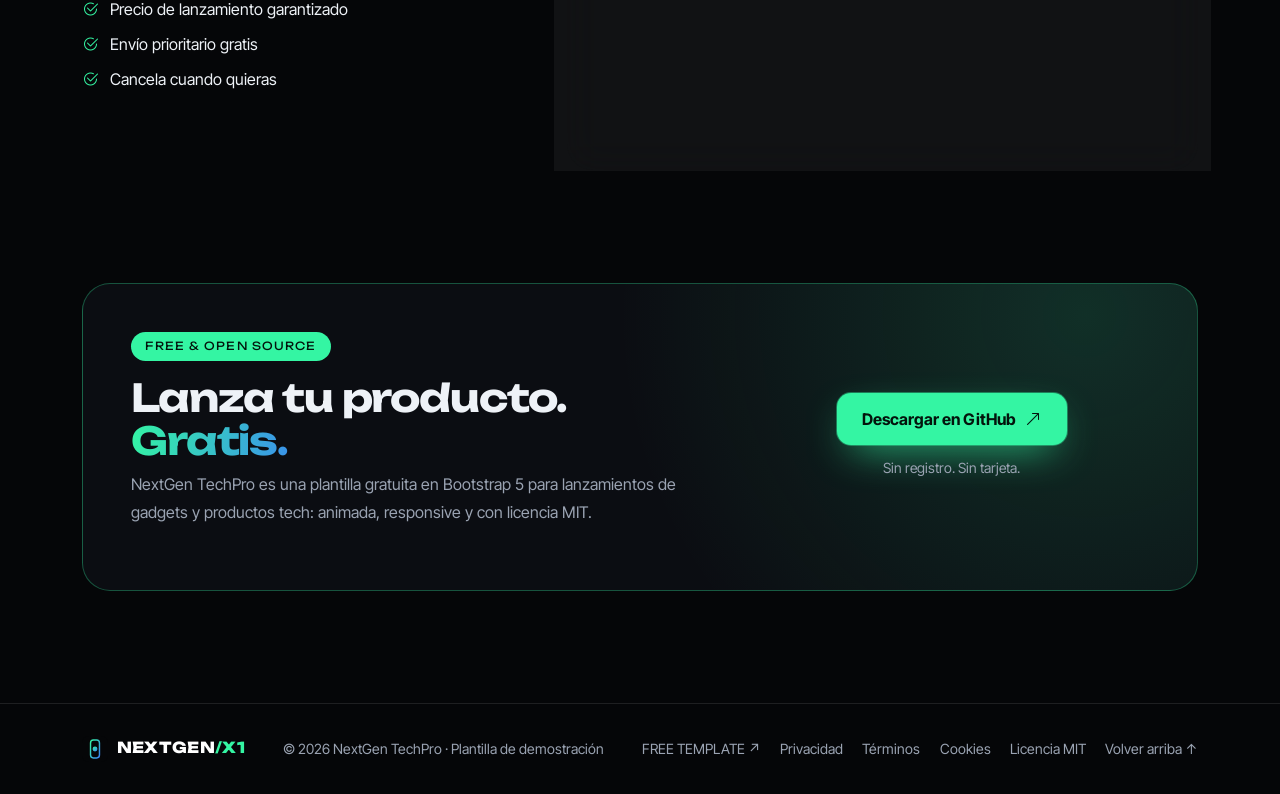
==== commit f3d83bb0: "Add privacy, terms and cookie policy pages GDPR-ready legal templates with placeholders, styled with" ====
--- a/index.html
+++ b/index.html
@@ -205,7 +205,7 @@
     <div class="container footer-inner">
       <a class="brand" href="#top"><img src="favicon.svg" alt="" width="26" height="26"> <b>NEXTGEN<span>/X1</span></b></a>
       <span>© <span id="year"></span> NextGen TechPro · Plantilla de demostración</span>
-      <span class="footer-links"><a href="#template">FREE TEMPLATE ↗</a><a href="LICENSE">Licencia MIT</a><a href="#top">Volver arriba ↑</a></span>
+      <span class="footer-links"><a href="#template">FREE TEMPLATE ↗</a><a href="privacidad.html">Privacidad</a><a href="terminos.html">Términos</a><a href="cookies.html">Cookies</a><a href="LICENSE">Licencia MIT</a><a href="#top">Volver arriba ↑</a></span>
     </div>
   </footer>
 
